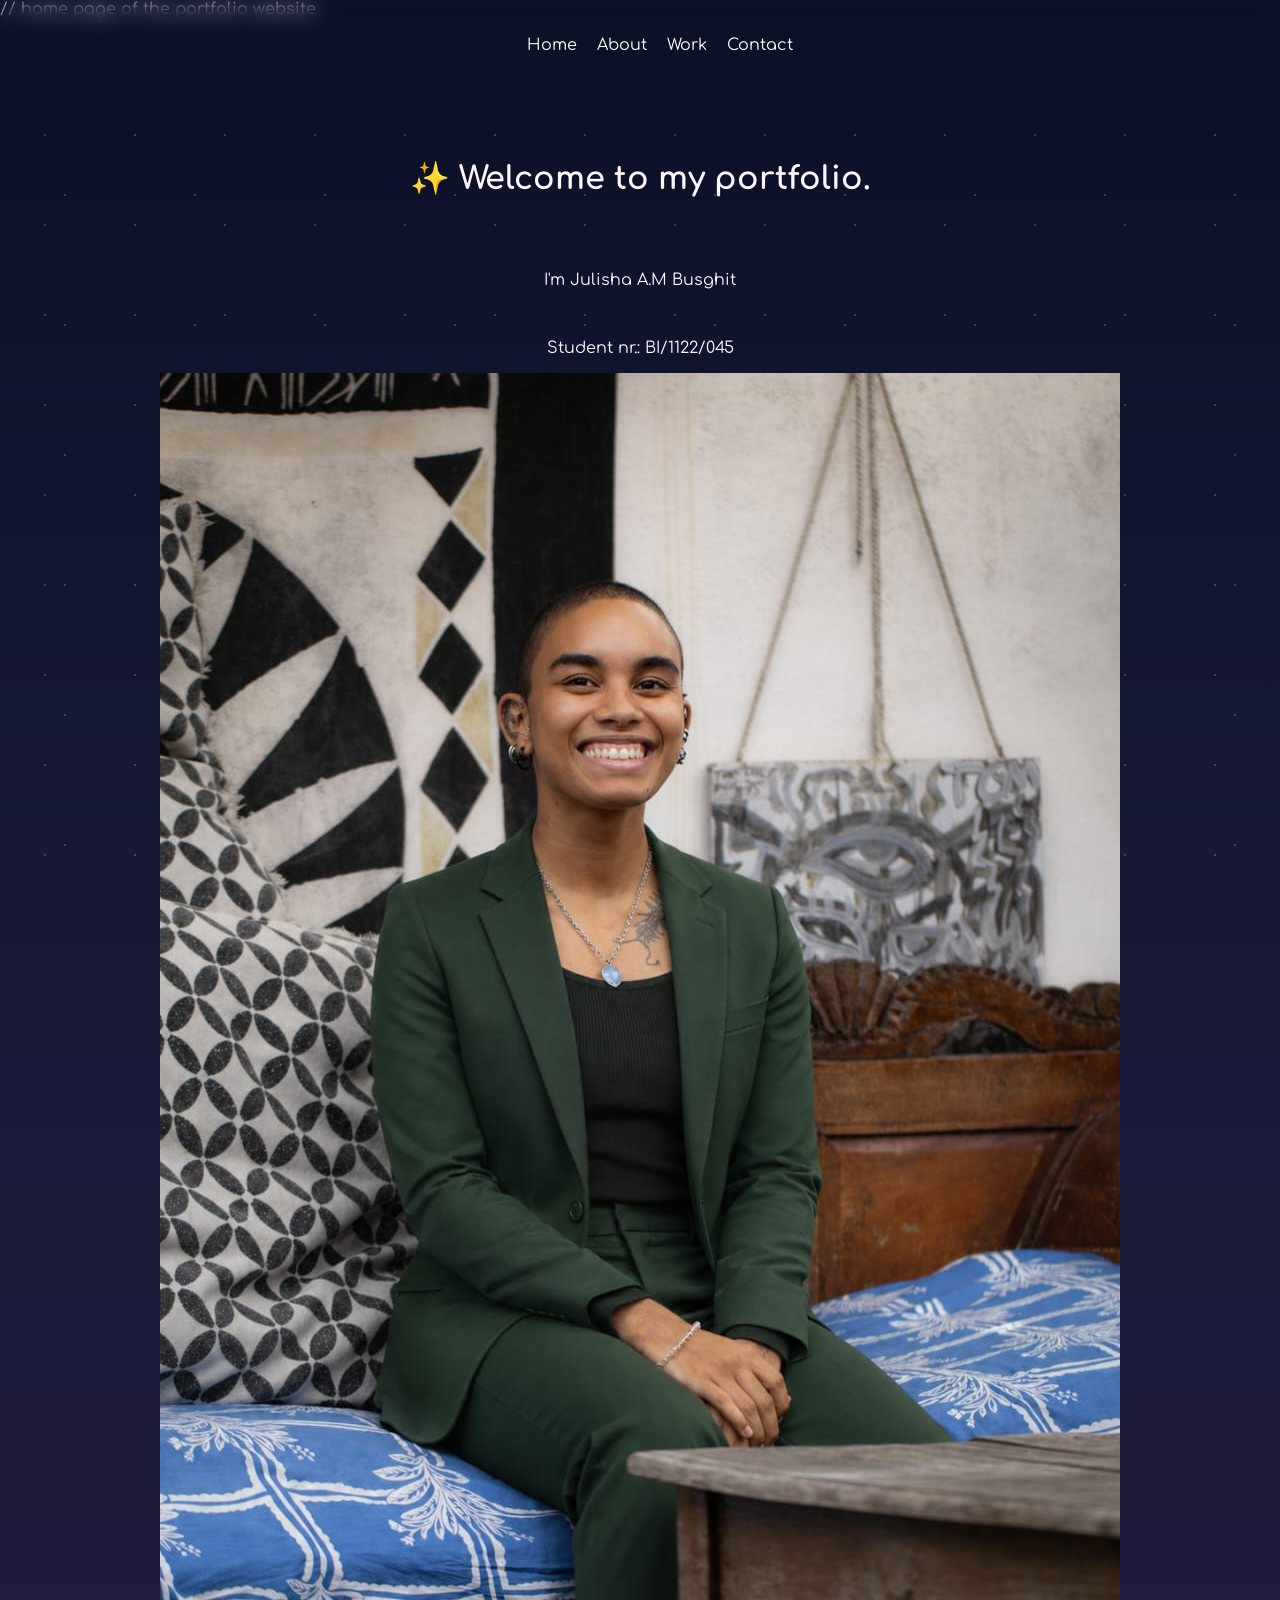
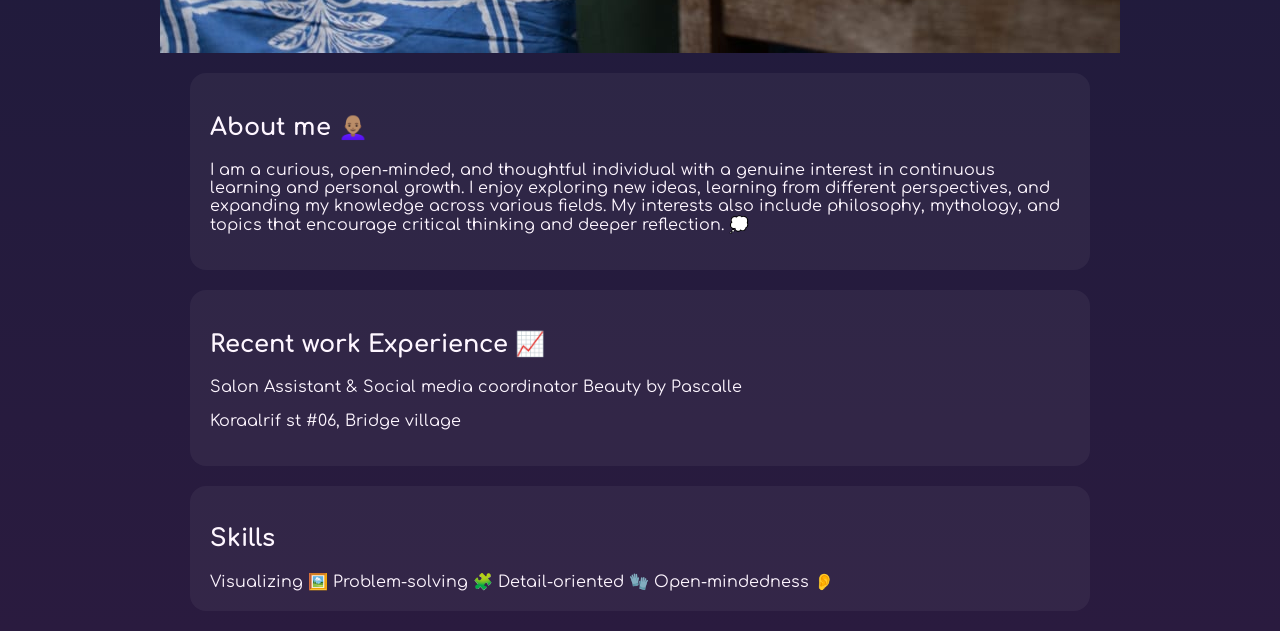
==== index.html @ 8c35fd6d "Test update" ====
// home page of the portfolio website

<!DOCTYPE html>
<html lang="en">
<head>
  <meta charset="UTF-8" />
  <meta name="viewport" content="width=device-width, initial-scale=1.0"/>

  <title>Julisha Portfolio</title>

  <link rel="stylesheet" href="css/main.css"/>
</head>

<body>

  <!-- NAVIGATION -->
  <nav>
    <ul>
      <li><a href="index.html">Home</a></li>
      <li><a href="about.html">About</a></li>
      <li><a href="work.html">Work</a></li>
      <li><a href="contact.html">Contact</a></li>
    </ul>
  </nav>

  <!-- HERO -->
  <header class="hero">

    <h1>✨ Welcome to my portfolio.</h1>

    <br><br>

    <p>I'm Julisha A.M Busghit</p>

    <br>

    <p>Student nr.: BI/1122/045</p>

    <img src="img/profile.jpg" alt="Profile Picture" class="profile-pic"/>

  </header>

  <!-- ABOUT PREVIEW -->
  <section class="section">
    <h2>About me 👩🏽‍🦲</h2>
    <p>
      I am a curious, open-minded, and thoughtful individual with 
      a genuine interest in continuous learning and personal growth. 
      I enjoy exploring new ideas, learning from different perspectives, 
      and expanding my knowledge across various fields. My interests also 
      include philosophy, mythology, and topics that encourage critical 
      thinking and deeper reflection. 💭
  </section>

  <!-- WORK PREVIEW -->
  <section class="section">
    <h2>Recent work Experience 📈</h2>

    <p>Salon Assistant & Social media coordinator Beauty by Pascalle</p>
    <p>Koraalrif st #06, Bridge village</p>
  </section>

  <!-- SKILLS -->
  <section class="section">
    <h2>Skills</h2>

    <div class="skills">
      <span>Visualizing 🖼️</span>
      <span>Problem-solving 🧩</span>
      <span>Detail-oriented 🧤</span>
      <span>Open-mindedness 👂</span>
    </div>
  </section>

  <script src="js/script.js"></script>
</body>
</html>
---- css/main.css ----
@import url('https://fonts.googleapis.com/css2?family=Comfortaa:wght@300;400;500;600&display=swap');

/* =========================
   GLOBAL RESET + BODY
   ========================= */
* {
  box-sizing: border-box;
}

body {
  margin: 0;
  font-family: 'Comfortaa', sans-serif;
  color: #fef6ff;
  background: linear-gradient(180deg, #0b1026, #1a1b3a, #2a1b3f);
  min-height: 100vh;
}

/* BACKGROUND */
body::before {
  content: "";
  position: fixed;
  inset: 0;
  background-image:
    radial-gradient(white 1px, transparent 1px),
    radial-gradient(white 1px, transparent 1px);
  background-size: 90px 90px, 130px 130px;
  opacity: 0.2;
  z-index: -2;
}

/* NAV */
nav {
  position: fixed;
  top: 0;
  width: 100%;
  padding: 20px;
  backdrop-filter: blur(10px);
  z-index: 1000;
}

nav ul {
  display: flex;
  justify-content: center;
  gap: 20px;
  list-style: none;
}

nav a {
  color: white;
  text-decoration: none;
}

/* HERO */
.hero {
  text-align: center;
  padding-top: 120px;
}

/* SECTIONS */
.section {
  max-width: 900px;
  margin: 20px auto;
  padding: 20px;
  background: rgba(255,255,255,0.05);
  border-radius: 16px;
}

/* CONTACT */
.contact-form {
  display: flex;
  flex-direction: column;
  gap: 10px;
}

.contact-form input,
.contact-form textarea {
  padding: 12px;
  border-radius: 10px;
  border: none;
}
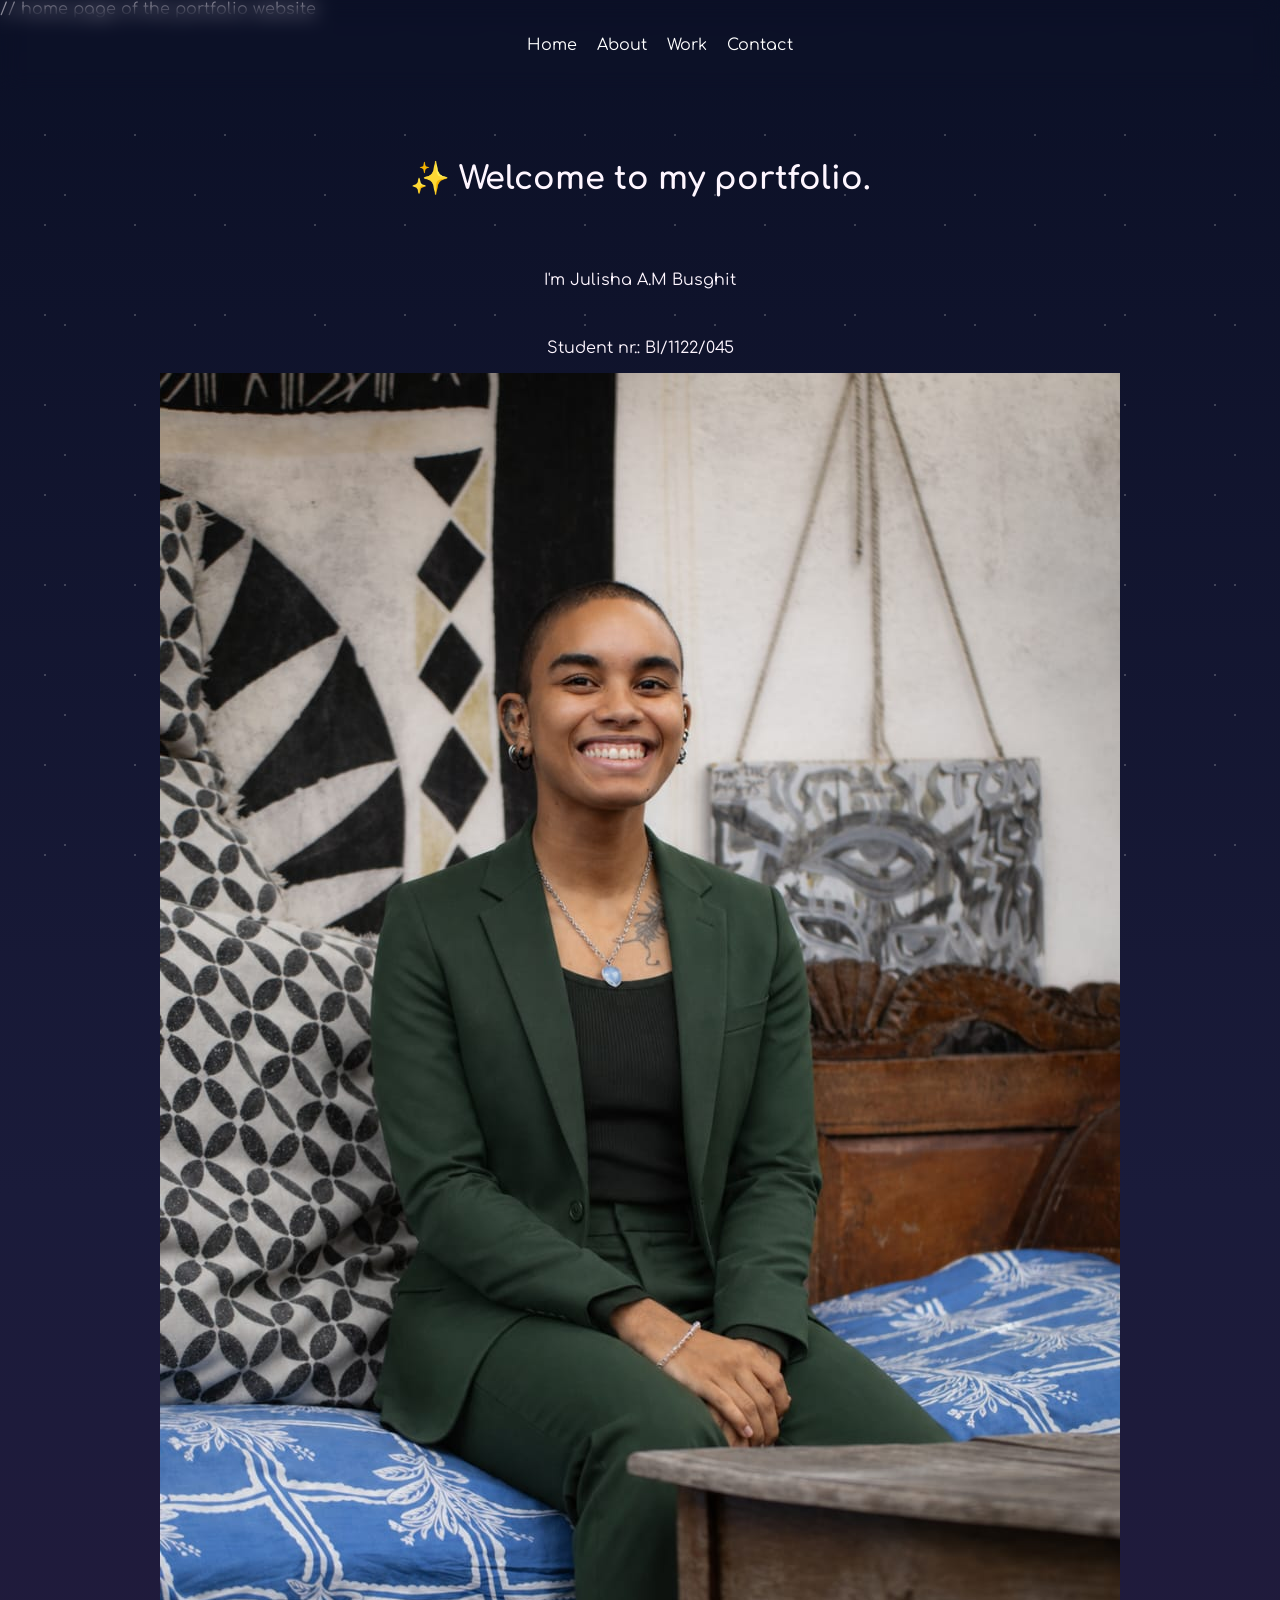
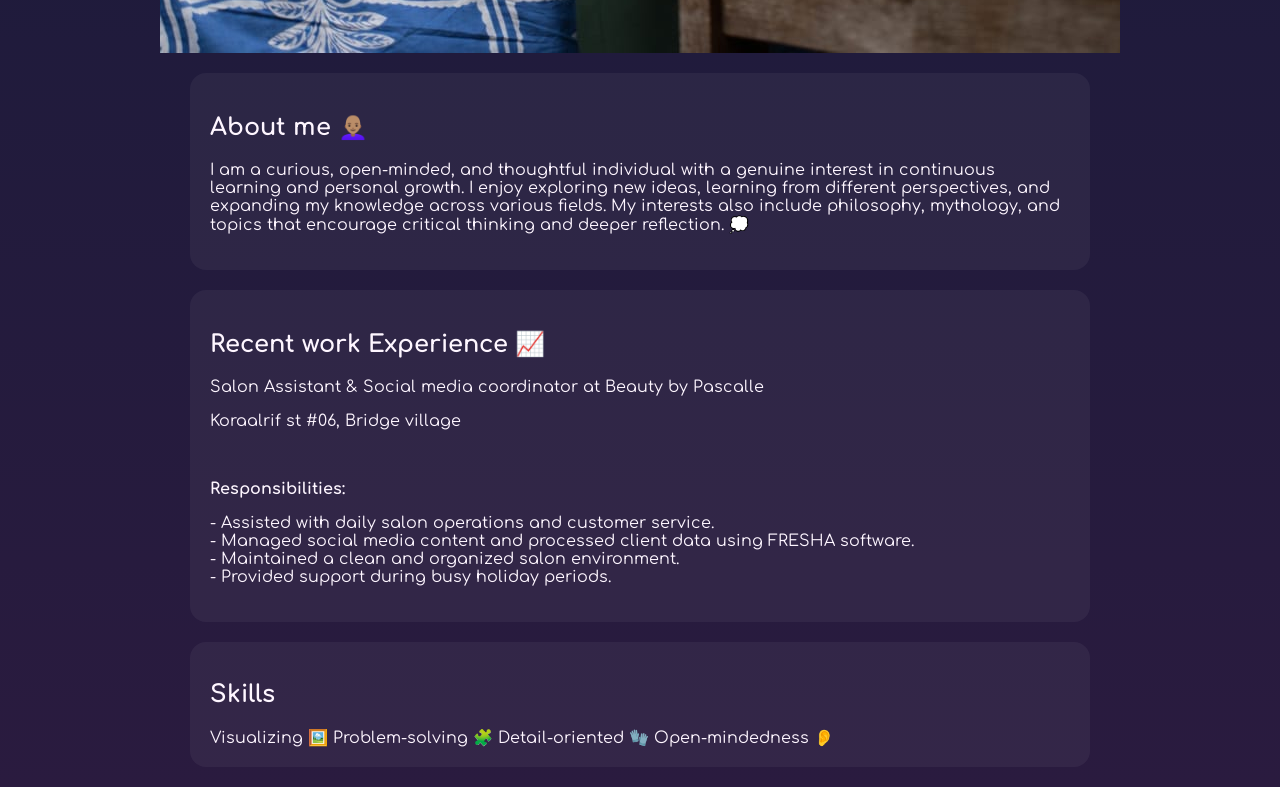
==== commit aa5eb414: "Test update" ====
--- a/index.html
+++ b/index.html
@@ -56,8 +56,17 @@
   <section class="section">
     <h2>Recent work Experience 📈</h2>
 
-    <p>Salon Assistant & Social media coordinator Beauty by Pascalle</p>
+    <p>Salon Assistant & Social media coordinator at Beauty by Pascalle</p>
     <p>Koraalrif st #06, Bridge village</p>
+
+    <br>
+    <p><strong>Responsibilities:</strong></p>
+    <p>  
+      - Assisted with daily salon operations and customer service.<br>
+      - Managed social media content and processed client data using FRESHA software.<br>
+      - Maintained a clean and organized salon environment.<br>
+      - Provided support during busy holiday periods.
+    </p>
   </section>
 
   <!-- SKILLS -->
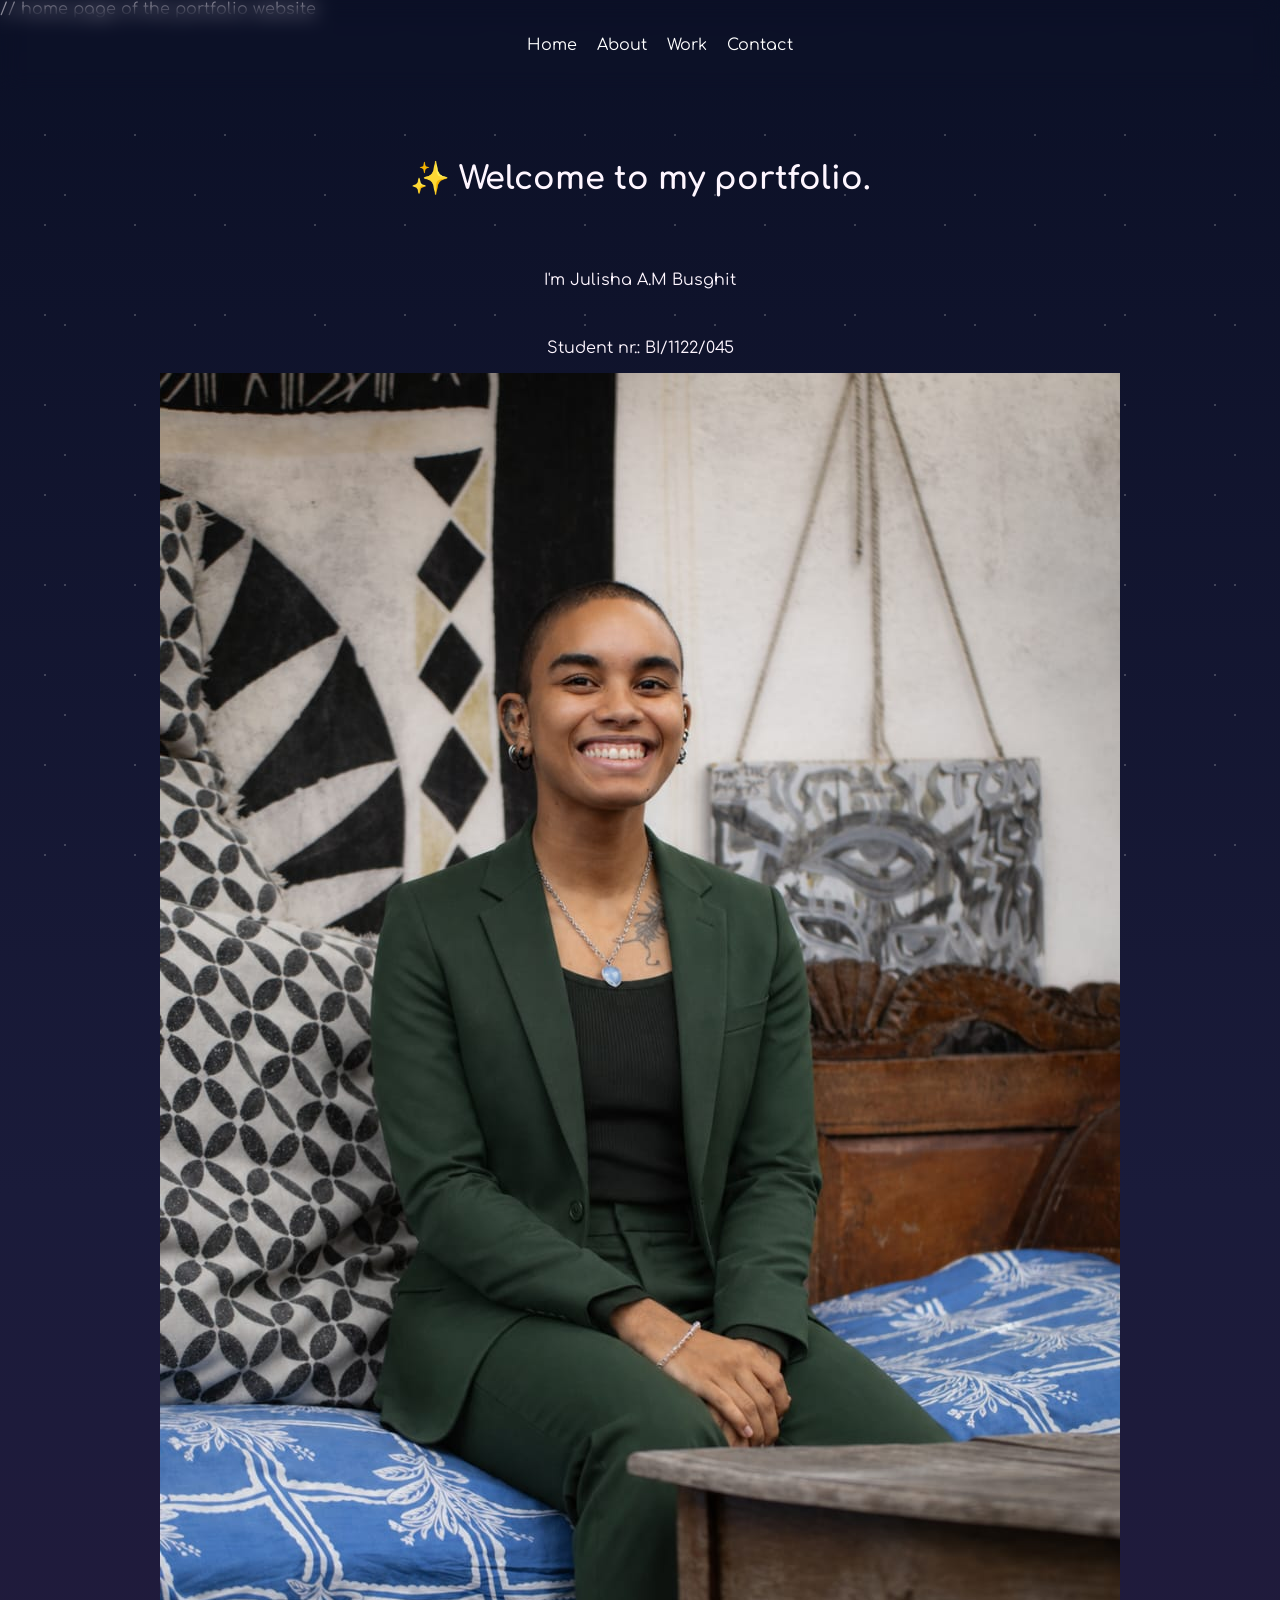
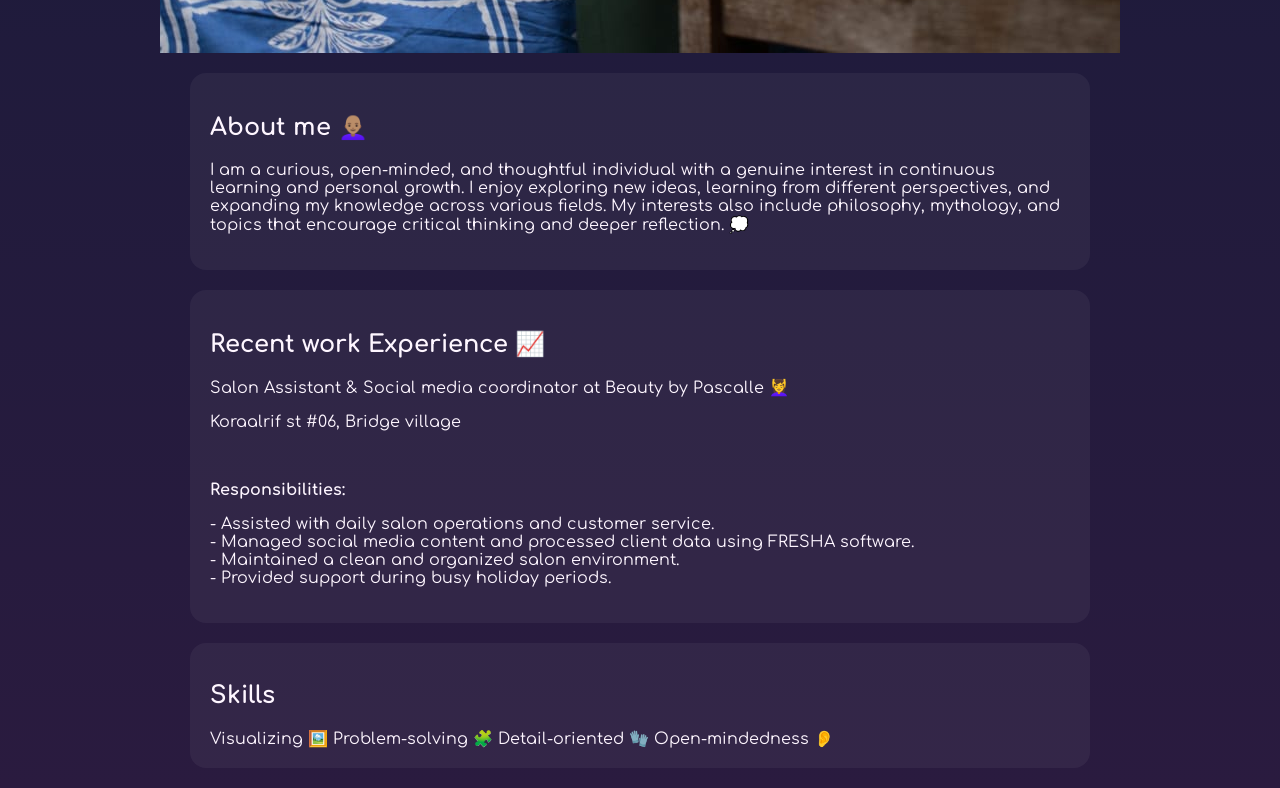
==== commit f5f9f298: "Test update" ====
--- a/index.html
+++ b/index.html
@@ -56,7 +56,7 @@
   <section class="section">
     <h2>Recent work Experience 📈</h2>
 
-    <p>Salon Assistant & Social media coordinator at Beauty by Pascalle</p>
+    <p>Salon Assistant & Social media coordinator at Beauty by Pascalle 💆‍♀️</p>
     <p>Koraalrif st #06, Bridge village</p>
 
     <br>
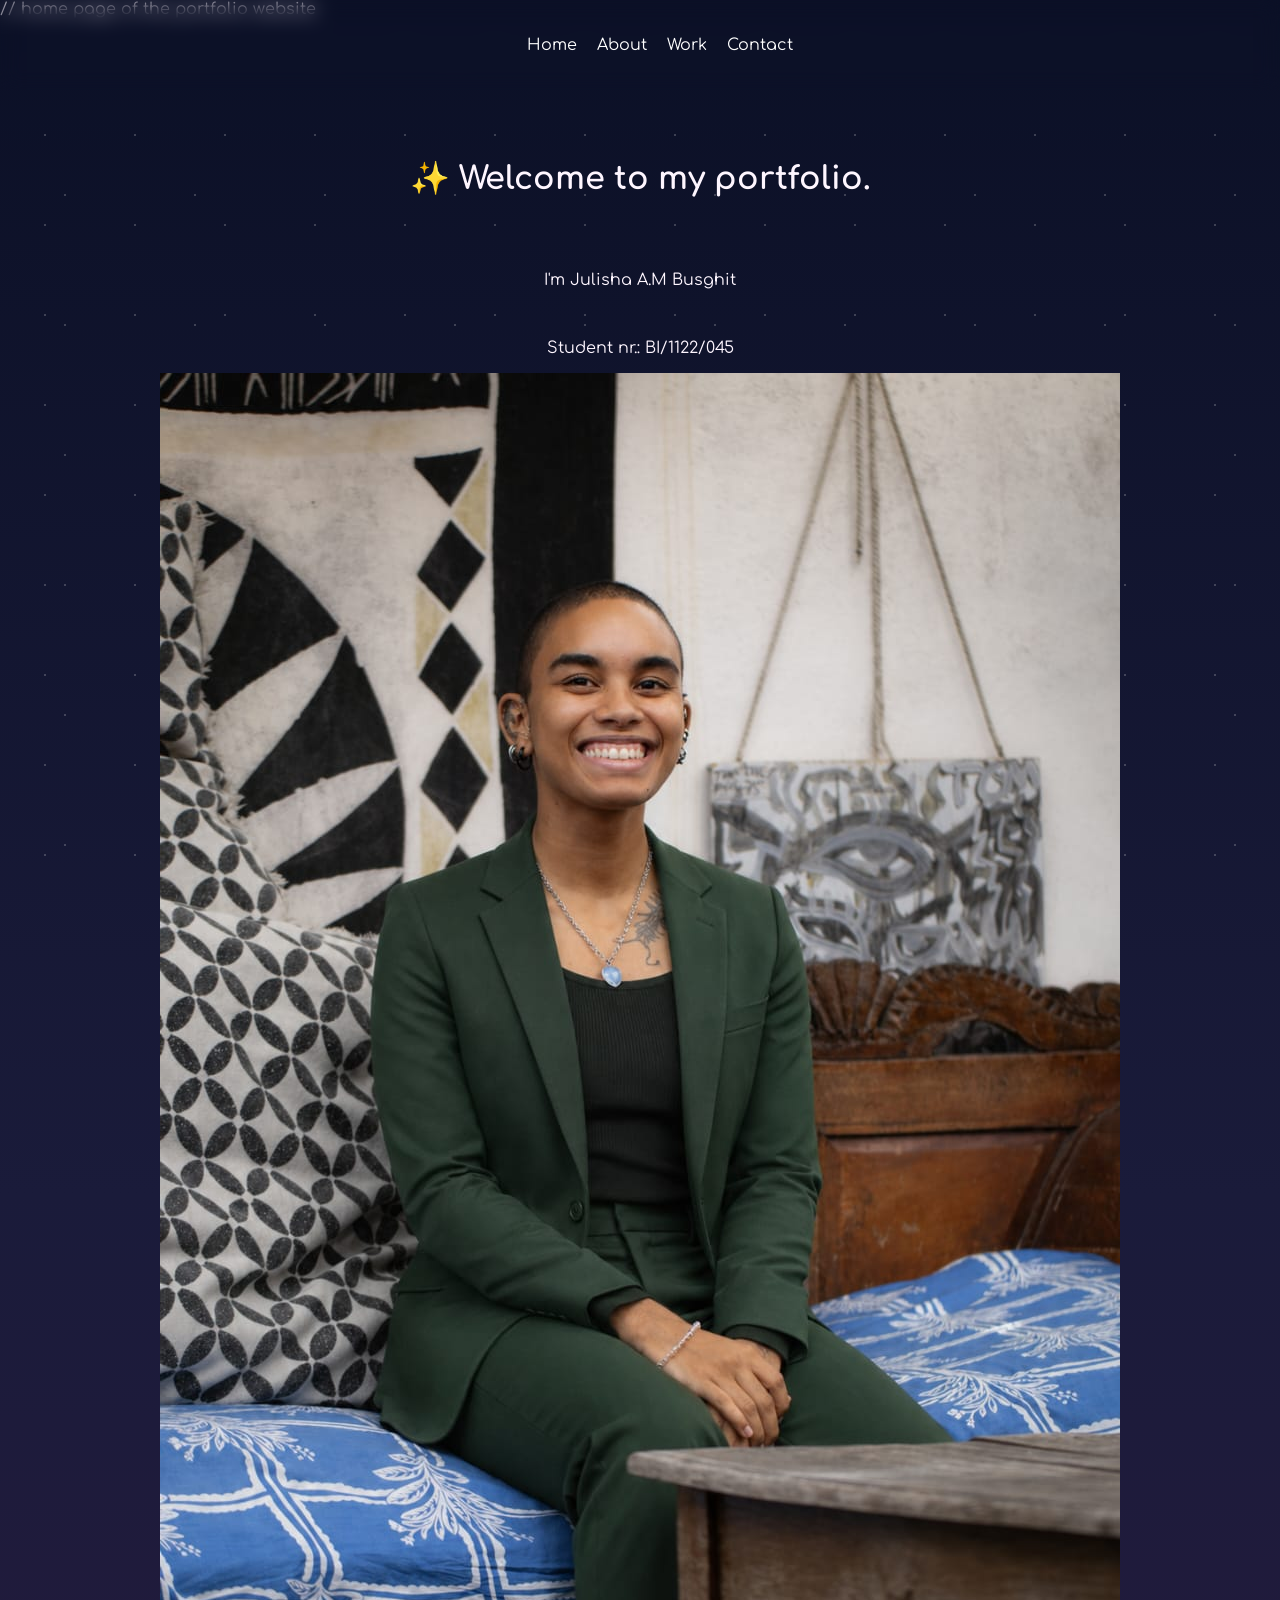
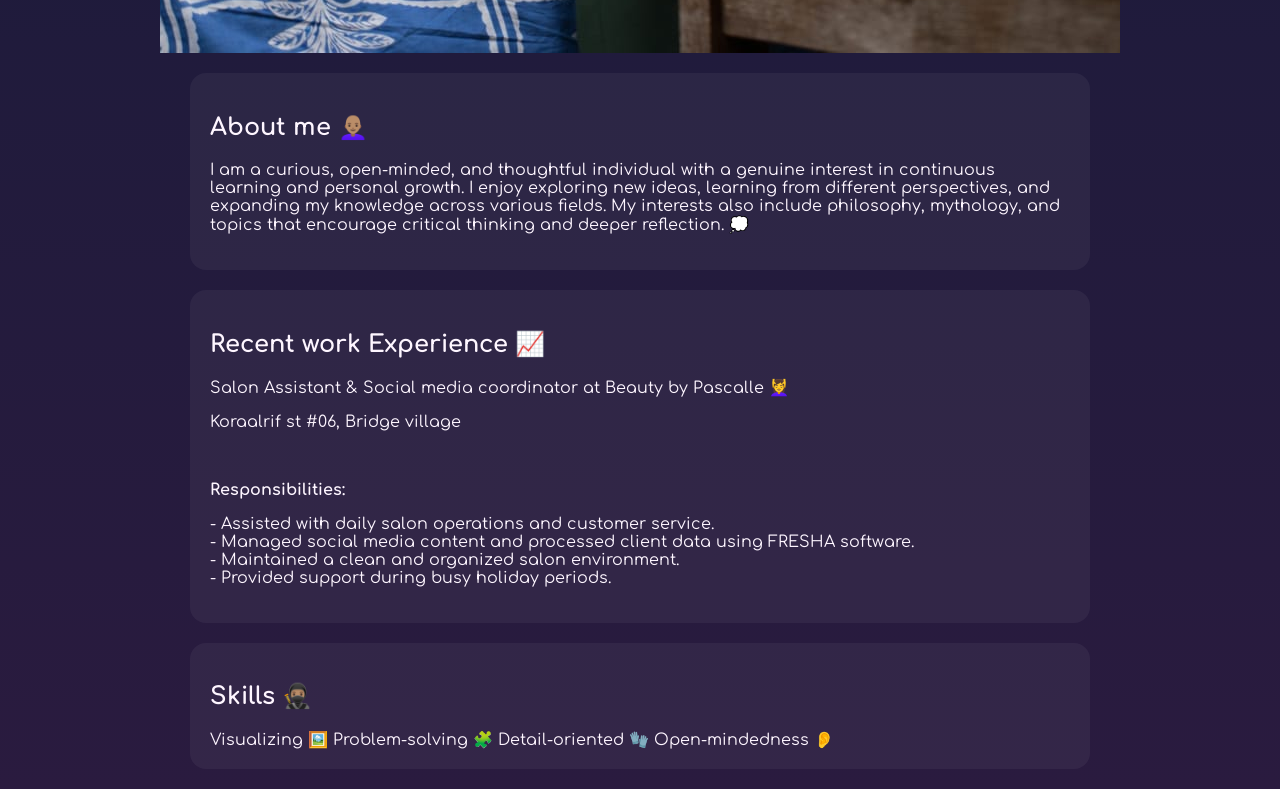
==== commit 1fc729f7: "Test update" ====
--- a/index.html
+++ b/index.html
@@ -71,7 +71,7 @@
 
   <!-- SKILLS -->
   <section class="section">
-    <h2>Skills</h2>
+    <h2>Skills 🥷🏽</h2>
 
     <div class="skills">
       <span>Visualizing 🖼️</span>
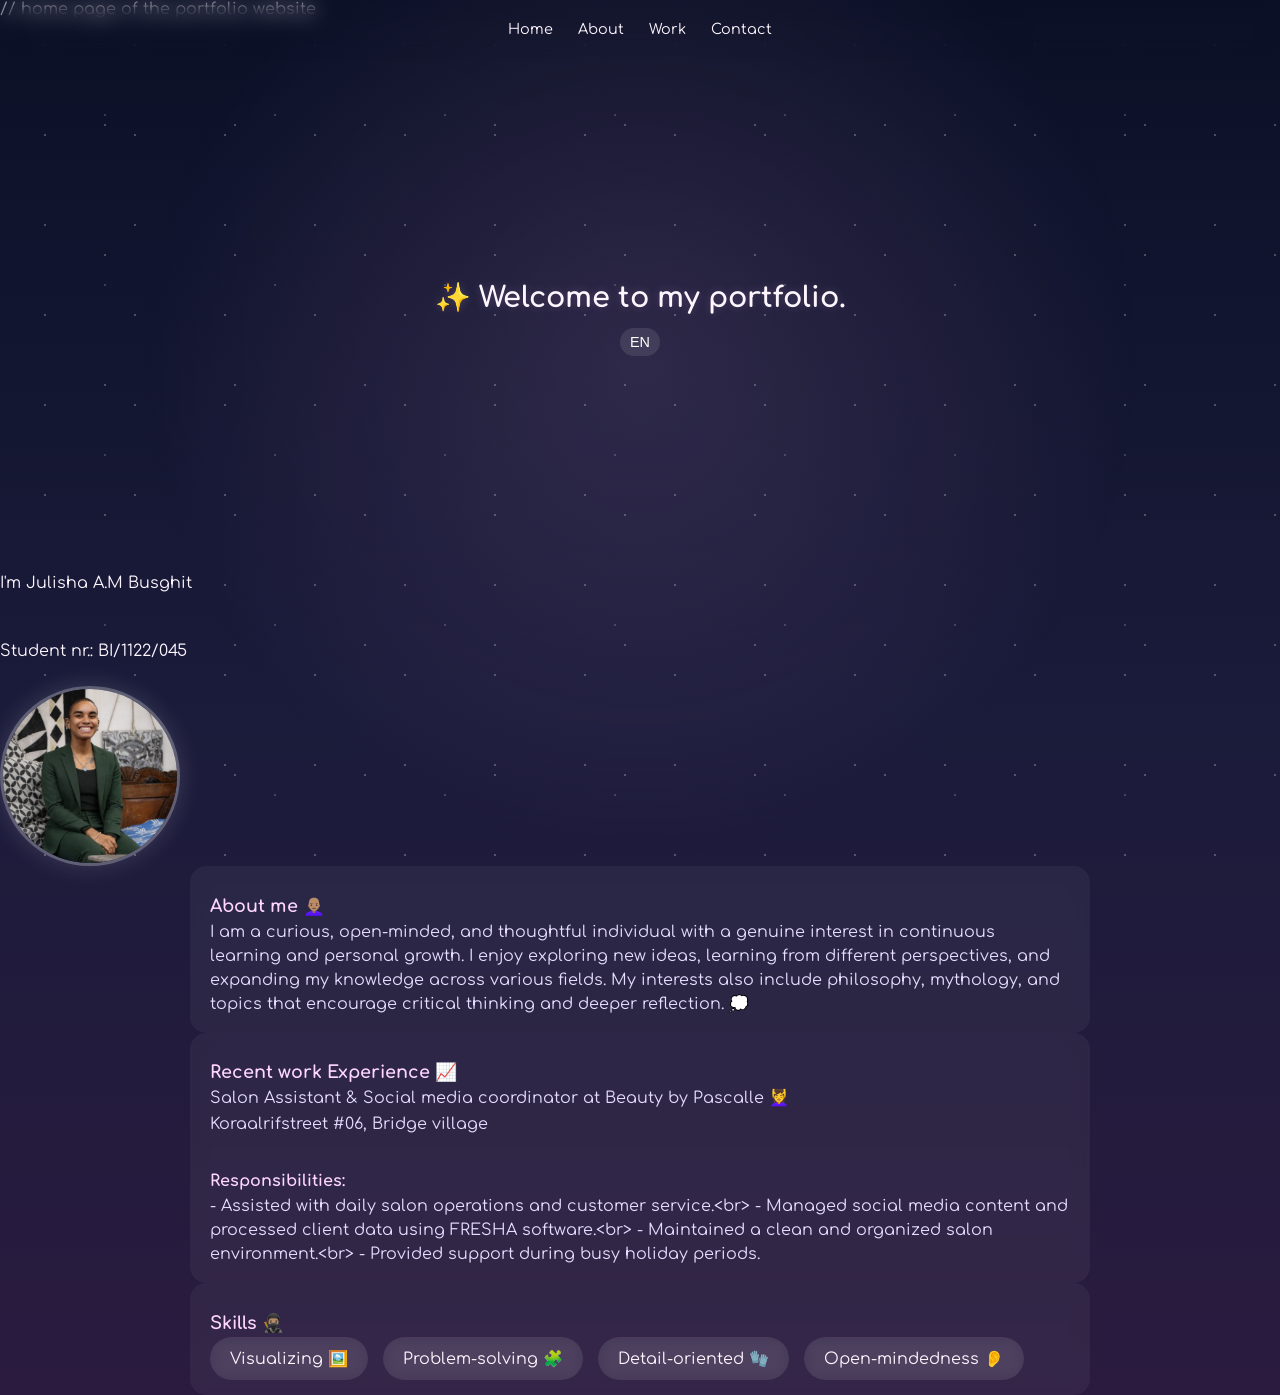
==== commit c2954077: "Test update" ====
--- a/index.html
+++ b/index.html
@@ -21,20 +21,26 @@
       <li><a href="work.html">Work</a></li>
       <li><a href="contact.html">Contact</a></li>
     </ul>
+
+
   </nav>
 
   <!-- HERO -->
   <header class="hero">
 
-    <h1>✨ Welcome to my portfolio.</h1>
+  <div class="hero-title">
+    <h1 data-en="✨ Welcome to my portfolio." data-nl="✨ Welkom op mijn portfolio."></h1>
 
-    <br><br>
+    <button class="lang-btn" onclick="switchLanguage()" id="langBtn"></button>
+  </div>
 
-    <p>I'm Julisha A.M Busghit</p>
+</header>
+
+    <p data-en="I'm Julisha A.M Busghit" data-nl="Ik ben Julisha A.M Busghit"></p>
 
     <br>
 
-    <p>Student nr.: BI/1122/045</p>
+    <p data-en="Student nr.: BI/1122/045" data-nl="Student nr.: BI/1122/045"></p>
 
     <img src="img/profile.jpg" alt="Profile Picture" class="profile-pic"/>
 
@@ -42,42 +48,64 @@
 
   <!-- ABOUT PREVIEW -->
   <section class="section">
-    <h2>About me 👩🏽‍🦲</h2>
-    <p>
-      I am a curious, open-minded, and thoughtful individual with 
-      a genuine interest in continuous learning and personal growth. 
-      I enjoy exploring new ideas, learning from different perspectives, 
-      and expanding my knowledge across various fields. My interests also 
-      include philosophy, mythology, and topics that encourage critical 
-      thinking and deeper reflection. 💭
+    <h2 data-en="About me 👩🏽‍🦲" data-nl="Over mij 👩🏽‍🦲"></h2>
+    <p
+  data-en="I am a curious, open-minded, and thoughtful individual with a genuine interest 
+  in continuous learning and personal growth. I enjoy exploring new ideas, learning from different
+   perspectives, and expanding my knowledge across various fields. My interests also include philosophy, 
+   mythology, and topics that encourage critical thinking and deeper reflection. 💭"
+
+  data-nl="Ik ben een nieuwsgierig, open-minded en reflectief persoon met een oprechte interesse 
+  in continu leren en persoonlijke groei. Ik vind het leuk om nieuwe ideeën te verkennen, te leren van verschillende 
+  perspectieven en mijn kennis uit te breiden binnen diverse vakgebieden. Mijn interesses omvatten ook filosofie, 
+  mythologie en onderwerpen die kritisch denken en diepere reflectie stimuleren. 💭"
+></p>
   </section>
 
   <!-- WORK PREVIEW -->
   <section class="section">
-    <h2>Recent work Experience 📈</h2>
+    <h2 data-en="Recent work Experience 📈" data-nl="Recente werkervaring 📈"></h2>
 
-    <p>Salon Assistant & Social media coordinator at Beauty by Pascalle 💆‍♀️</p>
-    <p>Koraalrif st #06, Bridge village</p>
+    <p
+  data-en="Salon Assistant & Social media coordinator at Beauty by Pascalle 💆‍♀️"
+  data-nl="Salonassistent & Social media coördinator bij Beauty by Pascalle 💆‍♀️"
+></p>
 
-    <br>
-    <p><strong>Responsibilities:</strong></p>
-    <p>  
-      - Assisted with daily salon operations and customer service.<br>
-      - Managed social media content and processed client data using FRESHA software.<br>
-      - Maintained a clean and organized salon environment.<br>
-      - Provided support during busy holiday periods.
-    </p>
+<p
+  data-en="Koraalrifstreet #06, Bridge village"
+  data-nl="Koraalrifstraat #06, Bridge Village"
+></p>
+
+<br>
+
+<h3
+  data-en="Responsibilities:"
+  data-nl="Verantwoordelijkheden:"
+></h3>
+
+<p
+  data-en="- Assisted with daily salon operations and customer service.<br>
+  - Managed social media content and processed client data using FRESHA software.<br>
+  - Maintained a clean and organized salon environment.<br>
+  - Provided support during busy holiday periods."
+
+  data-nl="- Assisteerde bij dagelijkse salonwerkzaamheden en klantenservice.<br>
+  - Beheerde social media content en verwerkte klantgegevens met behulp van FRESHA software.<br>
+  - Zorgde voor een schone en georganiseerde salonomgeving.<br>
+  - Bood ondersteuning tijdens drukke vakantieperiodes."
+></p>
+
   </section>
 
   <!-- SKILLS -->
   <section class="section">
-    <h2>Skills 🥷🏽</h2>
+    <h2 data-en="Skills 🥷🏽" data-nl="Vaardigheden 🥷🏽"></h2>
 
-    <div class="skills">
-      <span>Visualizing 🖼️</span>
-      <span>Problem-solving 🧩</span>
-      <span>Detail-oriented 🧤</span>
-      <span>Open-mindedness 👂</span>
+   <div class="skills">
+  <span data-en="Visualizing 🖼️" data-nl="Visualiseren 🖼️"></span>
+  <span data-en="Problem-solving 🧩" data-nl="Probleemoplossing 🧩"></span>
+  <span data-en="Detail-oriented 🧤" data-nl="Oog voor detail 🧤"></span>
+  <span data-en="Open-mindedness 👂" data-nl="Open-mindedheid 👂"></span>
     </div>
   </section>
 
--- a/css/main.css
+++ b/css/main.css
@@ -1,3 +1,7 @@
+/* =========================
+ main css file for the portfolio website
+=========================*/
+
 @import url('https://fonts.googleapis.com/css2?family=Comfortaa:wght@300;400;500;600&display=swap');
 
 /* =========================
@@ -13,68 +17,232 @@
   color: #fef6ff;
   background: linear-gradient(180deg, #0b1026, #1a1b3a, #2a1b3f);
   min-height: 100vh;
-}
-
-/* BACKGROUND */
+  position: relative;
+}
+
+/* =========================
+   BACKGROUND EFFECT
+   ========================= */
 body::before {
   content: "";
   position: fixed;
   inset: 0;
   background-image:
     radial-gradient(white 1px, transparent 1px),
-    radial-gradient(white 1px, transparent 1px);
-  background-size: 90px 90px, 130px 130px;
-  opacity: 0.2;
-  z-index: -2;
-}
-
-/* NAV */
+    radial-gradient(white 1px, transparent 1px),
+    radial-gradient(rgba(255,255,255,0.7) 1px, transparent 1px);
+  background-size: 90px 90px, 130px 130px, 170px 170px;
+  background-position: 0 0, 40px 60px, 20px 30px;
+  opacity: 0.25;
+  z-index: -1;
+}
+
+body::after {
+  content: "";
+  position: fixed;
+  inset: 0;
+  background: radial-gradient(circle at 50% 40%, rgba(255, 182, 255, 0.12), transparent 60%);
+  z-index: -1;
+}
+
+/* =========================
+   NAVBAR
+   ========================= */
 nav {
+  width: 100%;
+  padding: 20px;
   position: fixed;
   top: 0;
-  width: 100%;
+  backdrop-filter: blur(10px);
+}
+
+nav ul {
+  display: flex;
+  justify-content: center;
+  gap: 25px;
+  list-style: none;
+  margin: 0;
+  padding: 0;
+}
+
+nav a {
+  text-decoration: none;
+  color: #fef6ff;
+  font-size: 0.9rem;
+  transition: 0.3s;
+}
+
+nav a:hover {
+  color: #ffd6ff;
+}
+
+/* =========================
+   HERO (HOME)
+   ========================= */
+.hero {
+  min-height: 60vh;
+  display: flex;
+  flex-direction: column;
+  justify-content: center;
+  align-items: center;
+  text-align: center;
   padding: 20px;
-  backdrop-filter: blur(10px);
-  z-index: 1000;
-}
-
-nav ul {
-  display: flex;
-  justify-content: center;
-  gap: 20px;
-  list-style: none;
-}
-
-nav a {
-  color: white;
-  text-decoration: none;
-}
-
-/* HERO */
-.hero {
-  text-align: center;
-  padding-top: 120px;
-}
-
-/* SECTIONS */
+  transform: translateY(20px);
+}
+
+/* HERO TITLE + LANGUAGE BUTTON */
+.hero-title {
+  display: flex;
+  flex-direction: column;
+  align-items: center;
+  gap: 12px; /* controls spacing between h1 and button */
+}
+
+h1 {
+  font-size: 1.8rem;
+  text-shadow: 0 0 10px rgba(255, 200, 255, 0.2);
+}
+
+.hero p {
+  font-size: 1.3rem;
+  color: #bcd4ff;
+}
+
+.profile-pic {
+  width: 180px;
+  height: 180px;
+  object-fit: cover;
+  border-radius: 50%;
+  margin-top: 10px;
+  border: 3px solid rgba(255,255,255,0.3);
+  box-shadow: 0 0 25px rgba(255,255,255,0.15);
+}
+
+/* =========================
+   SHARED SECTION STYLE
+   ========================= */
 .section {
   max-width: 900px;
-  margin: 20px auto;
-  padding: 20px;
-  background: rgba(255,255,255,0.05);
+  margin: auto;
+  padding: 15px 20px;
+  background: rgba(255, 255, 255, 0.05);
+  backdrop-filter: blur(8px);
   border-radius: 16px;
-}
-
-/* CONTACT */
-.contact-form {
-  display: flex;
-  flex-direction: column;
+  transition: 0.3s ease;
+}
+
+.section:hover {
+  transform: translateY(-2px);
+}
+
+h2 {
+  font-size: 1.1rem;
+  margin-bottom: 4px;
+  color: #ffd6ff;
+}
+
+/* ADDED H3 */
+h3 {
+  font-size: 1.0rem;       /* same feel as h2 */
+  margin-bottom: 4px;
+  color: #ffd6ff;          /* same accent as h2 */
+}
+
+.section p {
+  line-height: 1.5;
+  margin: 2px 0;
+  color: #e5dcff;
+}
+
+/* =========================
+   SKILLS
+   ========================= */
+.skills {
+  display: flex;
+  flex-wrap: wrap;
+  gap: 15px;
+}
+
+.skills span {
+  padding: 12px 20px;
+  background: rgba(255,255,255,0.08);
+  border-radius: 30px;
+  backdrop-filter: blur(8px);
+}
+
+/* =========================
+   LINKS
+   ========================= */
+a {
+  color: #23e69b;
+  text-decoration: none;
+  transition: 0.3s ease;
+}
+
+a:hover {
+  color: #ffffff;
+}
+
+/* =========================
+   GLOBAL PAGE OFFSET
+   ========================= */
+.page-content {
+  padding-top: 100px;
+}
+
+/* =========================
+   MOBILE
+   ========================= */
+@media (max-width: 768px) {
+  h1 { font-size: 1.5rem; }
+  .hero p { font-size: 1rem; }
+  .profile-pic { width: 140px; height: 140px; }
+  nav ul { gap: 15px; }
+  h2 { font-size: 1.2rem; }
+}
+
+.hero h1 {
+  margin-bottom: 2px;
+}
+
+.hero p {
+  margin: 2px 0;
+}
+
+/* =========================
+   LISTS INSIDE SECTIONS
+   ========================= */
+.section ul {
+  margin: 8px 0 18px 18px;
+  padding: 0;
+  line-height: 1.6;
+  color: #e5dcff;
+}
+
+/* =========================
+LANGUAGE SWITCHER BUTTON
+========================= */
+
+.lang-btn {
+  padding: 6px 10px;
+  border-radius: 20px;
+  border: none;
+  background: rgba(255,255,255,0.1);
+  color: white;
+  cursor: pointer;
+  backdrop-filter: blur(8px);
+  transition: 0.3s;
+  font-size: 0.9rem;
+}
+
+.lang-btn:hover {
+  background: rgba(255,255,255,0.2);
+}
+
+/* Center title + button */
+.section-title {
+  display: flex;
+  align-items: center;
+  justify-content: center;
   gap: 10px;
-}
-
-.contact-form input,
-.contact-form textarea {
-  padding: 12px;
-  border-radius: 10px;
-  border: none;
 }
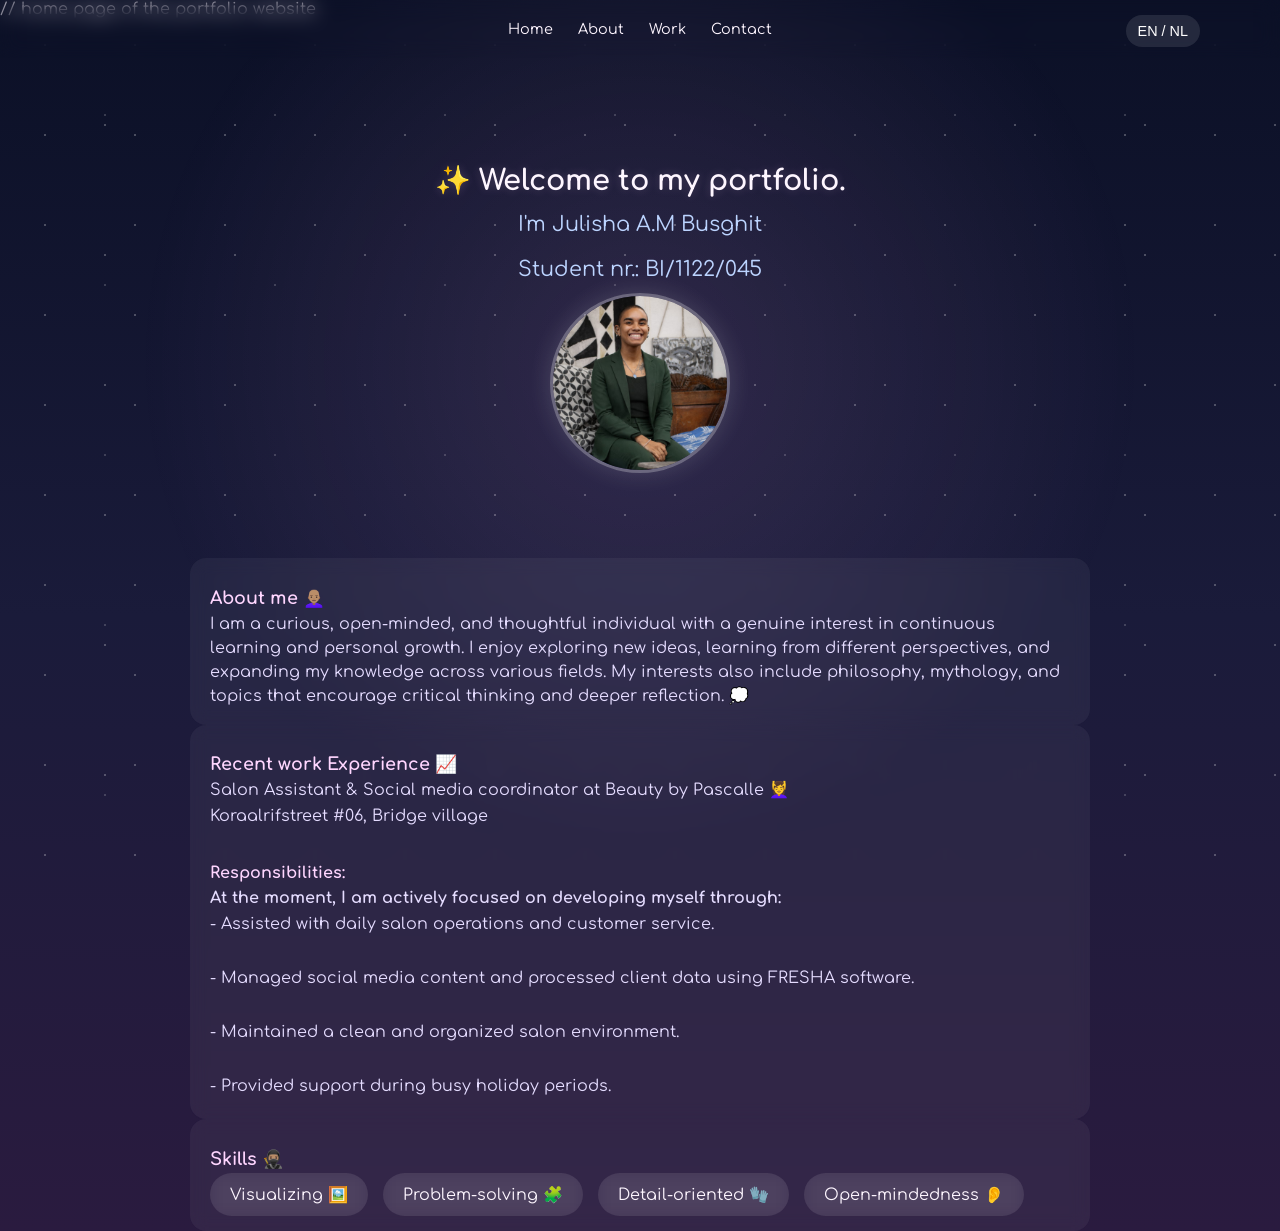
==== commit 025db6f3: "Test update" ====
--- a/index.html
+++ b/index.html
@@ -14,29 +14,31 @@
 <body>
 
   <!-- NAVIGATION -->
-  <nav>
-    <ul>
-      <li><a href="index.html">Home</a></li>
-      <li><a href="about.html">About</a></li>
-      <li><a href="work.html">Work</a></li>
-      <li><a href="contact.html">Contact</a></li>
-    </ul>
+   <nav>
+  <ul>
+    <li><a href="index.html">Home</a></li>
+    <li><a href="about.html">About</a></li>
+    <li><a href="work.html">Work</a></li>
+    <li><a href="contact.html">Contact</a></li>
+  </ul>
 
+  <!-- LANGUAGE BUTTON -->
+  <button class="lang-btn" onclick="switchLanguage()">
+    EN / NL
+  </button>
+</nav>
 
-  </nav>
-
-  <!-- HERO -->
-  <header class="hero">
+<!-- HERO -->
+<header class="hero">
 
   <div class="hero-title">
     <h1 data-en="✨ Welcome to my portfolio." data-nl="✨ Welkom op mijn portfolio."></h1>
 
-    <button class="lang-btn" onclick="switchLanguage()" id="langBtn"></button>
+
+    <p data-en="I'm Julisha A.M Busghit" data-nl="Ik ben Julisha A.M Busghit"></p>
+
   </div>
 
-</header>
-
-    <p data-en="I'm Julisha A.M Busghit" data-nl="Ik ben Julisha A.M Busghit"></p>
 
     <br>
 
@@ -83,17 +85,24 @@
   data-nl="Verantwoordelijkheden:"
 ></h3>
 
-<p
-  data-en="- Assisted with daily salon operations and customer service.<br>
-  - Managed social media content and processed client data using FRESHA software.<br>
-  - Maintained a clean and organized salon environment.<br>
-  - Provided support during busy holiday periods."
+<p><strong 
+  data-en="At the moment, I am actively focused on developing myself through:"
+  data-nl="Op dit moment ben ik actief bezig met mijn persoonlijke ontwikkeling door middel van:"
+></strong></p>
 
-  data-nl="- Assisteerde bij dagelijkse salonwerkzaamheden en klantenservice.<br>
-  - Beheerde social media content en verwerkte klantgegevens met behulp van FRESHA software.<br>
-  - Zorgde voor een schone en georganiseerde salonomgeving.<br>
-  - Bood ondersteuning tijdens drukke vakantieperiodes."
-></p>
+<p>
+  <span data-en="- Assisted with daily salon operations and customer service."
+        data-nl="- Assisteerde bij dagelijkse salonwerkzaamheden en klantenservice."></span><br>
+
+  <span data-en="- Managed social media content and processed client data using FRESHA software."
+        data-nl="- Beheerde social media content en verwerkte klantgegevens met behulp van FRESHA software."></span><br>
+
+  <span data-en="- Maintained a clean and organized salon environment."
+        data-nl="- Zorgde voor een schone en georganiseerde salonomgeving."></span><br>
+
+  <span data-en="- Provided support during busy holiday periods."
+        data-nl="- Bood ondersteuning tijdens drukke vakantieperiodes."></span>
+</p>
 
   </section>
 
--- a/css/main.css
+++ b/css/main.css
@@ -153,6 +153,10 @@
   margin: 2px 0;
   color: #e5dcff;
 }
+.section p span {
+  display: block;
+  margin-bottom: 6px;
+}
 
 /* =========================
    SKILLS
@@ -220,11 +224,14 @@
 }
 
 /* =========================
-LANGUAGE SWITCHER BUTTON
+LANGUAGE SWITCHER BUTTON (ORIGINAL FIXED STYLE)
 ========================= */
 
 .lang-btn {
-  padding: 6px 10px;
+  position: fixed;
+  top: 15px;
+  right: 80px;
+  padding: 8px 12px;
   border-radius: 20px;
   border: none;
   background: rgba(255,255,255,0.1);
@@ -239,10 +246,3 @@
   background: rgba(255,255,255,0.2);
 }
 
-/* Center title + button */
-.section-title {
-  display: flex;
-  align-items: center;
-  justify-content: center;
-  gap: 10px;
-}
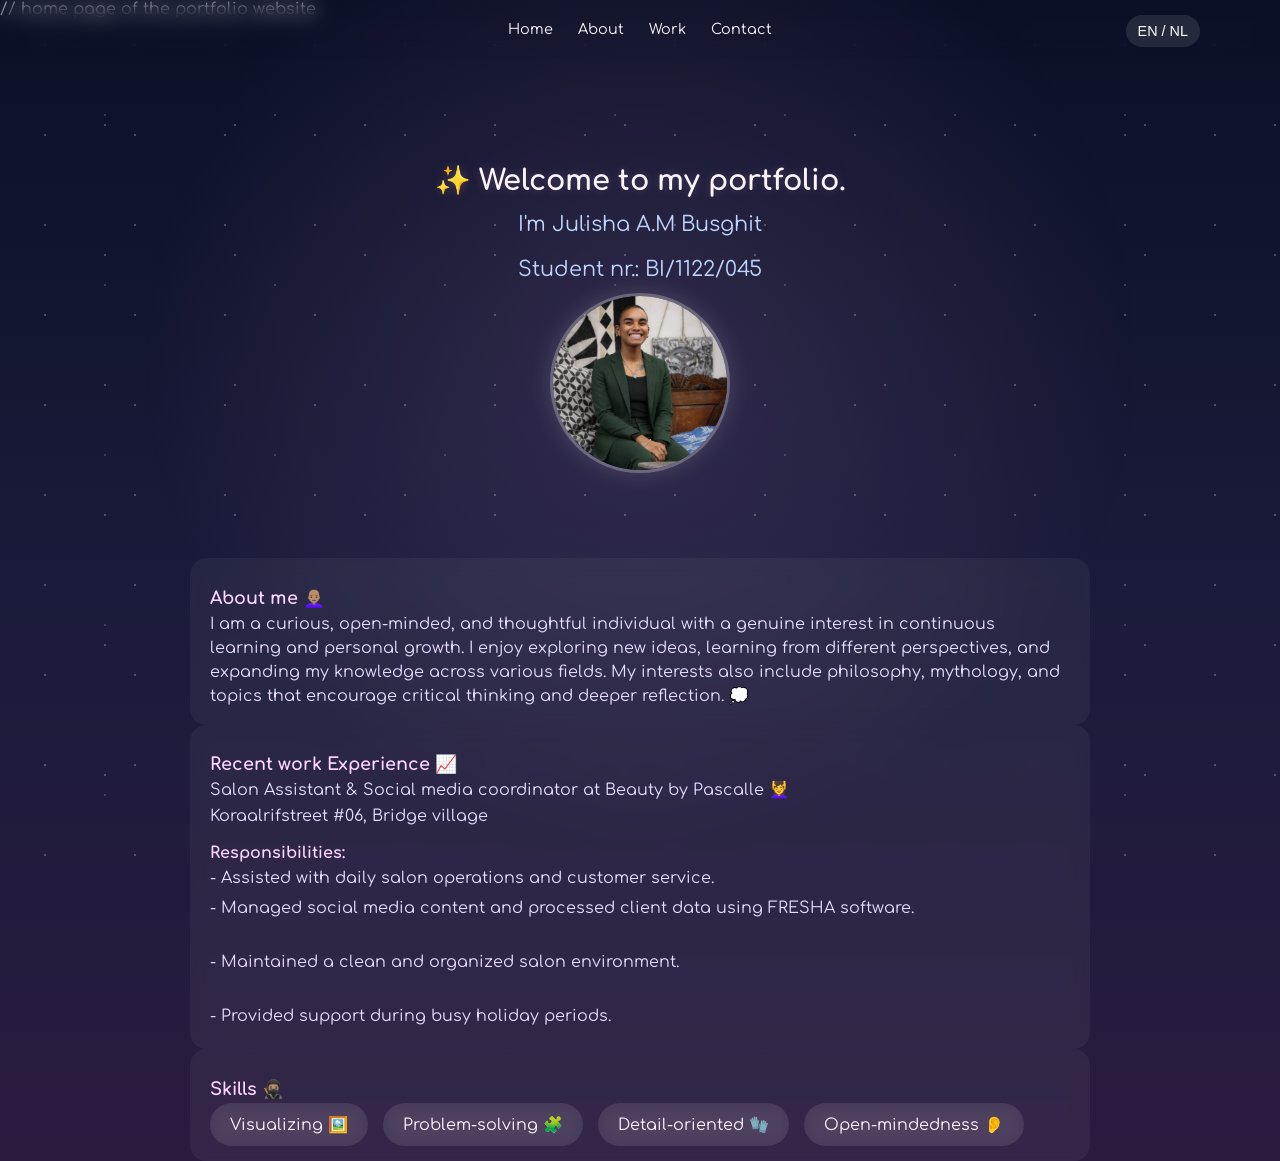
==== commit b8f31990: "Test update" ====
--- a/index.html
+++ b/index.html
@@ -78,21 +78,11 @@
   data-nl="Koraalrifstraat #06, Bridge Village"
 ></p>
 
-<br>
-
-<h3
-  data-en="Responsibilities:"
-  data-nl="Verantwoordelijkheden:"
-></h3>
-
-<p><strong 
-  data-en="At the moment, I am actively focused on developing myself through:"
-  data-nl="Op dit moment ben ik actief bezig met mijn persoonlijke ontwikkeling door middel van:"
-></strong></p>
+<h3 data-en="Responsibilities:" data-nl="Verantwoordelijkheden:"></h3>
 
 <p>
   <span data-en="- Assisted with daily salon operations and customer service."
-        data-nl="- Assisteerde bij dagelijkse salonwerkzaamheden en klantenservice."></span><br>
+        data-nl="- Assisteerde bij dagelijkse salonwerkzaamheden en klantenservice."></span>
 
   <span data-en="- Managed social media content and processed client data using FRESHA software."
         data-nl="- Beheerde social media content en verwerkte klantgegevens met behulp van FRESHA software."></span><br>
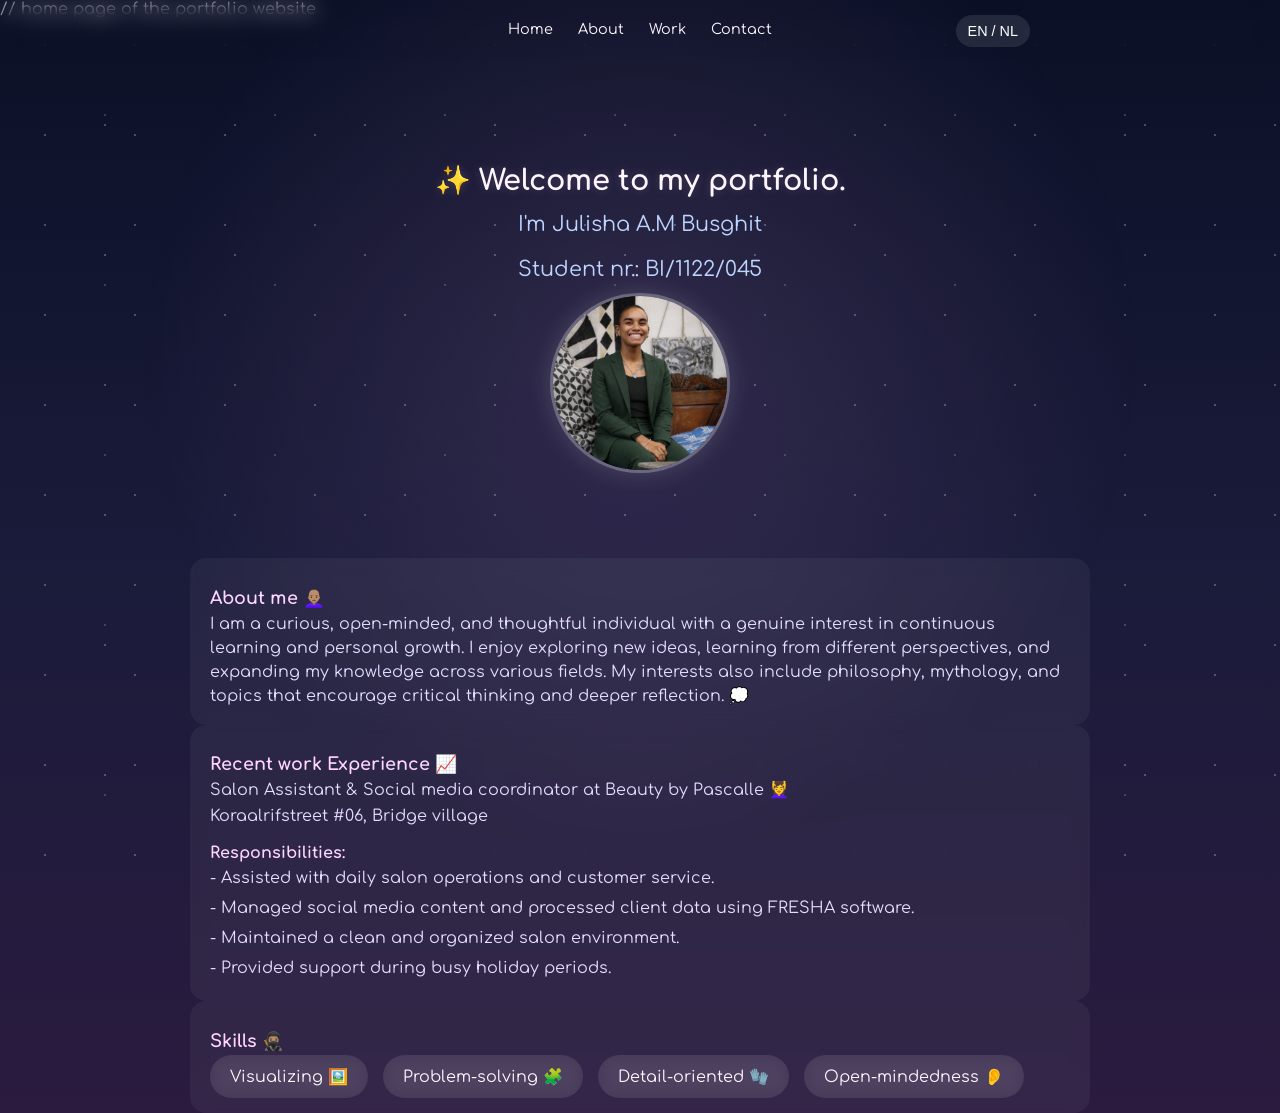
==== commit e6f4c644: "Test update" ====
--- a/index.html
+++ b/index.html
@@ -85,10 +85,10 @@
         data-nl="- Assisteerde bij dagelijkse salonwerkzaamheden en klantenservice."></span>
 
   <span data-en="- Managed social media content and processed client data using FRESHA software."
-        data-nl="- Beheerde social media content en verwerkte klantgegevens met behulp van FRESHA software."></span><br>
+        data-nl="- Beheerde social media content en verwerkte klantgegevens met behulp van FRESHA software."></span>
 
   <span data-en="- Maintained a clean and organized salon environment."
-        data-nl="- Zorgde voor een schone en georganiseerde salonomgeving."></span><br>
+        data-nl="- Zorgde voor een schone en georganiseerde salonomgeving."></span>
 
   <span data-en="- Provided support during busy holiday periods."
         data-nl="- Bood ondersteuning tijdens drukke vakantieperiodes."></span>
--- a/css/main.css
+++ b/css/main.css
@@ -130,6 +130,9 @@
   border-radius: 16px;
   transition: 0.3s ease;
 }
+.art-gallery {
+  margin-top: 25px;
+}
 
 .section:hover {
   transform: translateY(-2px);
@@ -230,7 +233,7 @@
 .lang-btn {
   position: fixed;
   top: 15px;
-  right: 80px;
+  right: 250px;
   padding: 8px 12px;
   border-radius: 20px;
   border: none;
